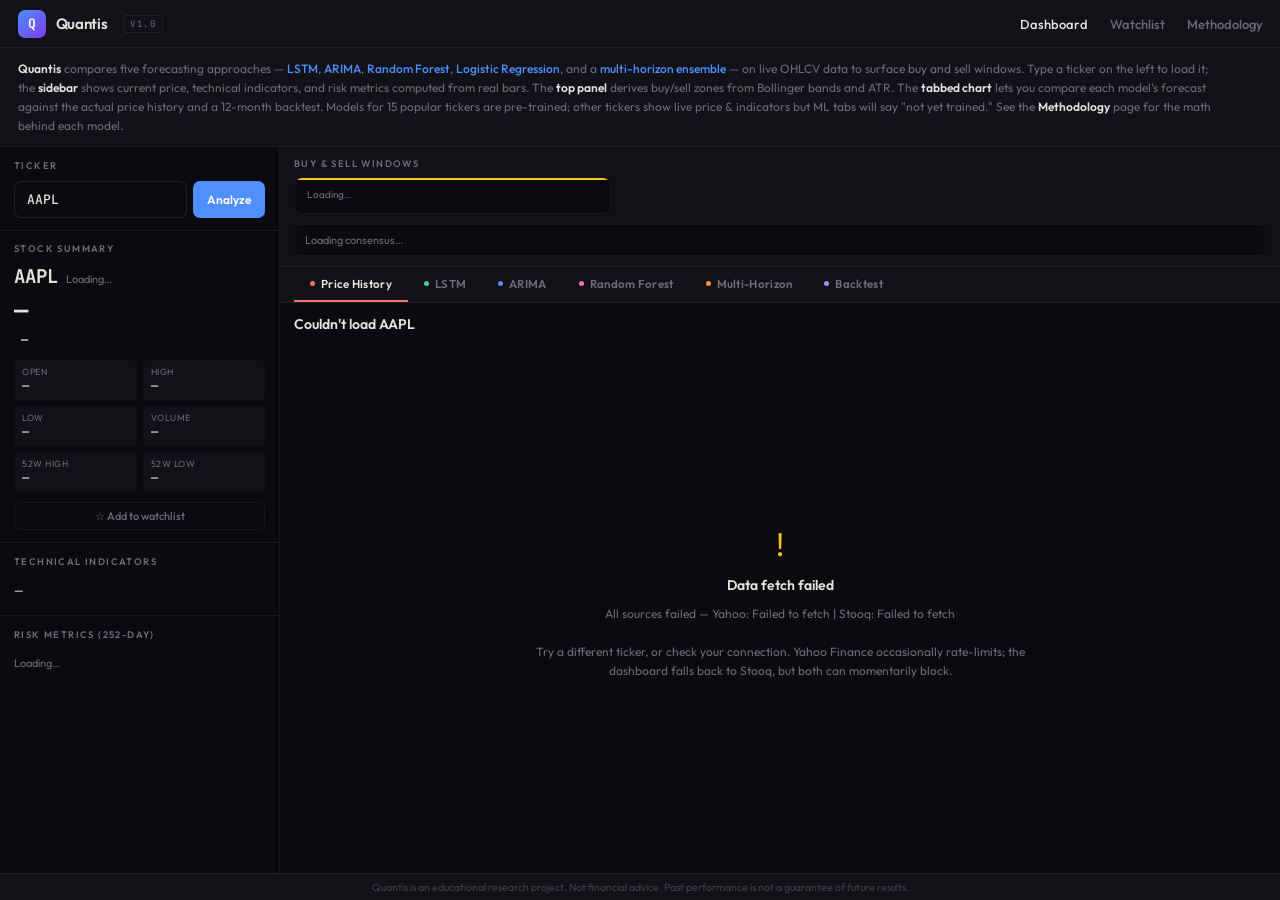
==== index.html @ aaa828b7 "Add files via upload" ====
<!DOCTYPE html>
<html lang="en">
<head>
<meta charset="UTF-8">
<meta name="viewport" content="width=device-width, initial-scale=1.0">
<title>Quantis — Multi-Model Stock Forecasting</title>
<meta name="description" content="A multi-model stock analysis dashboard comparing LSTM, ARIMA, Random Forest, and multi-horizon ensemble forecasts on live market data.">
<link href="https://fonts.googleapis.com/css2?family=JetBrains+Mono:wght@400;500;700&family=Outfit:wght@300;400;500;600;700&display=swap" rel="stylesheet">
<link rel="stylesheet" href="css/main.css">
</head>
<body>

<!-- ===== NAV ===== -->
<nav class="nav">
  <div class="nav-brand">
    <div class="nav-logo">Q</div>
    <span class="nav-title">Quantis</span>
    <span class="nav-tag">v1.0</span>
  </div>
  <div class="nav-links">
    <a data-view="dashboard" class="active">Dashboard</a>
    <a data-view="watchlist">Watchlist</a>
    <a data-view="methodology">Methodology</a>
  </div>
</nav>

<!-- ===== HERO / INTRO ===== -->
<div class="hero">
  <p class="hero-title">
    <strong>Quantis</strong> compares five forecasting approaches — <em>LSTM</em>, <em>ARIMA</em>,
    <em>Random Forest</em>, <em>Logistic Regression</em>, and a <em>multi-horizon ensemble</em> —
    on live OHLCV data to surface buy and sell windows. Type a ticker on the left to load it; the
    <strong>sidebar</strong> shows current price, technical indicators, and risk metrics computed
    from real bars. The <strong>top panel</strong> derives buy/sell zones from Bollinger bands and
    ATR. The <strong>tabbed chart</strong> lets you compare each model's forecast against the
    actual price history and a 12-month backtest. Models for 15 popular tickers are pre-trained;
    other tickers show live price &amp; indicators but ML tabs will say "not yet trained." See the
    <strong>Methodology</strong> page for the math behind each model.
  </p>
</div>

<div class="page">

<!-- =================================================================
     DASHBOARD VIEW
     ================================================================= -->
<div class="view active" id="view-dashboard">
  <div class="dashboard">

    <!-- ===== LEFT SIDEBAR ===== -->
    <div class="sidebar">

      <div class="sidebar-section">
        <div class="section-label">Ticker</div>
        <div class="ticker-input-wrap">
          <div class="ticker-field">
            <input type="text" class="ticker-input" id="tickerInput"
                   placeholder="Search ticker or company"
                   value="AAPL" autocomplete="off" spellcheck="false">
          </div>
          <button class="ticker-btn" id="analyzeBtn">Analyze</button>
        </div>
      </div>

      <div class="sidebar-section">
        <div class="section-label">Stock Summary</div>
        <div class="stock-header">
          <span class="stock-ticker" id="dispTicker">AAPL</span>
          <span class="stock-name" id="dispName">Loading…</span>
        </div>
        <div class="stock-price" id="dispPrice">—</div>
        <span class="stock-change" id="dispChange">—</span>
        <div class="stat-grid">
          <div class="stat-item"><div class="stat-label">Open</div><div class="stat-val" id="stat-open">—</div></div>
          <div class="stat-item"><div class="stat-label">High</div><div class="stat-val" id="stat-high">—</div></div>
          <div class="stat-item"><div class="stat-label">Low</div><div class="stat-val" id="stat-low">—</div></div>
          <div class="stat-item"><div class="stat-label">Volume</div><div class="stat-val" id="stat-volume">—</div></div>
          <div class="stat-item"><div class="stat-label">52W High</div><div class="stat-val" id="stat-yhigh">—</div></div>
          <div class="stat-item"><div class="stat-label">52W Low</div><div class="stat-val" id="stat-ylow">—</div></div>
        </div>
        <button class="watchlist-toggle" id="watchlistToggle">☆ Add to watchlist</button>
      </div>

      <div class="sidebar-section">
        <div class="section-label">Technical Indicators</div>
        <div id="indicators">
          <div class="indicator-row"><span class="indicator-name">—</span></div>
        </div>
      </div>

      <div class="sidebar-section">
        <div class="section-label">Risk Metrics (252-day)</div>
        <div id="risk">
          <div class="risk-item"><span class="risk-name">Loading…</span></div>
        </div>
      </div>

    </div>

    <!-- ===== RIGHT COLUMN ===== -->
    <div class="right-col">

      <div class="windows-panel">
        <div class="section-label">Buy &amp; Sell Windows</div>
        <div class="window-cards" id="windows">
          <div class="window-card hold"><div class="window-meta">Loading…</div></div>
        </div>
        <div class="consensus-bar" id="consensusBar">
          <span class="consensus-label">Loading consensus…</span>
        </div>
      </div>

      <div class="tabs-panel">
        <div class="tabs-row">
          <div class="tab active" data-tab="price"     data-color="red">
            <span class="tab-dot" style="background:var(--red)"></span>Price History
          </div>
          <div class="tab" data-tab="lstm"     data-color="green">
            <span class="tab-dot" style="background:var(--green)"></span>LSTM
          </div>
          <div class="tab" data-tab="arima"    data-color="blue">
            <span class="tab-dot" style="background:var(--accent)"></span>ARIMA
          </div>
          <div class="tab" data-tab="rf"       data-color="pink">
            <span class="tab-dot" style="background:var(--pink)"></span>Random Forest
          </div>
          <div class="tab" data-tab="ensemble" data-color="orange">
            <span class="tab-dot" style="background:var(--orange)"></span>Multi-Horizon
          </div>
          <div class="tab" data-tab="consensus" data-color="purple">
            <span class="tab-dot" style="background:var(--purple)"></span>Backtest
          </div>
        </div>
      </div>

      <div class="chart-panel" id="chartPanel">
        <div class="chart-empty">Loading data…</div>
      </div>

    </div>
  </div>
</div>

<!-- =================================================================
     WATCHLIST VIEW
     ================================================================= -->
<div class="view" id="view-watchlist">
  <div class="watchlist-view">
    <div class="watchlist-inner">
      <div class="watchlist-hero">
        <h1>Watchlist</h1>
        <p>Stocks you're tracking. Live quotes update every time you load this tab. Your list
           is saved in your browser, so it persists across sessions — switch devices and you'll
           start fresh.</p>
        <div class="watch-add">
          <input type="text" id="watch-add-input" placeholder="Add ticker (e.g. AAPL)" autocomplete="off">
          <button class="ticker-btn" id="watch-add-btn">Add</button>
        </div>
      </div>

      <div class="watch-grid">
        <div class="watch-header">
          <div>Ticker</div>
          <div>Company</div>
          <div>Price</div>
          <div>Change</div>
          <div>Volume</div>
          <div class="watch-actions">Actions</div>
        </div>
        <div id="watchlist-grid"></div>
      </div>
    </div>
  </div>
</div>

<!-- =================================================================
     METHODOLOGY VIEW
     ================================================================= -->
<div class="view" id="view-methodology">
  <div class="methodology">
    <div class="methodology-inner">

      <div class="method-hero">
        <div class="method-eyebrow">How Quantis works</div>
        <h1 class="method-title">Methodology</h1>
        <p class="method-lede">
          Quantis is the web port of a graduate research project (INFO 656 final, Pratt Institute)
          that compares classical ML, deep learning, and time-series approaches to stock forecasting.
          Below: the data pipeline, each model's design choices, how predictions are reconciled,
          and the honest limitations of the work.
        </p>
      </div>

      <section class="method-section">
        <h2><span class="num">1</span> Data pipeline</h2>
        <p>
          The dashboard runs entirely client-side on GitHub Pages — no backend. Live OHLCV bars
          come from Yahoo Finance's public chart endpoint (the same endpoint that
          <code>yfinance</code> wraps in Python); if that's blocked, Quantis falls back to Stooq
          via a CORS-friendly proxy. Technical indicators and risk metrics are computed in
          JavaScript from those bars — the math mirrors the <code>ta</code> Python library.
        </p>
        <p>
          ML models can't reasonably train in-browser (LSTM training takes minutes; ARIMA fitting
          is iterative). Those run offline in Python (<code>python/generate_forecasts.py</code>)
          and emit a per-ticker JSON file under <code>data/forecasts/</code>. The web app fetches
          whichever JSON matches the current ticker. Tickers without a JSON show live price &amp;
          indicators but a "not trained" state on ML tabs.
        </p>
        <div class="pipeline">
          <div class="pipe-step">
            <div class="pipe-step-num">01</div>
            <div class="pipe-step-name">Fetch</div>
            <div class="pipe-step-desc">Yahoo Finance / Stooq fallback · 1mo–5y daily OHLCV</div>
          </div>
          <div class="pipe-step">
            <div class="pipe-step-num">02</div>
            <div class="pipe-step-name">Transform</div>
            <div class="pipe-step-desc">RSI, MACD, SMA, EMA, Bollinger, ATR in pure JS</div>
          </div>
          <div class="pipe-step">
            <div class="pipe-step-num">03</div>
            <div class="pipe-step-name">Load forecasts</div>
            <div class="pipe-step-desc">Precomputed model outputs from Python pipeline</div>
          </div>
          <div class="pipe-step">
            <div class="pipe-step-num">04</div>
            <div class="pipe-step-name">Reconcile</div>
            <div class="pipe-step-desc">Indicator signals + ML probabilities → consensus</div>
          </div>
          <div class="pipe-step">
            <div class="pipe-step-num">05</div>
            <div class="pipe-step-name">Render</div>
            <div class="pipe-step-desc">Canvas-based price, forecast, and equity-curve charts</div>
          </div>
        </div>
      </section>

      <section class="method-section">
        <h2><span class="num">2</span> The five models</h2>
        <p>
          Each model approaches forecasting differently. Running them side-by-side surfaces where
          they agree (higher-confidence signals) and where they diverge (uncertainty). The point
          isn't to pick the "best" model — it's to make the disagreement legible.
        </p>
        <div class="model-grid">

          <div class="model-card green">
            <div class="model-card-name">LSTM</div>
            <div class="model-card-tag" style="display:inline-block;margin-bottom:8px">Deep Learning · Regression</div>
            <div class="model-card-desc">
              Three stacked LSTM layers (50 units each, 20% dropout), trained on 5 years of daily
              closes scaled to [0,1]. Looks at a 60-day lookback window to predict the next day's
              price, then recursively forecasts 30 days forward. Early stopping on validation loss.
            </div>
            <table class="spec-table">
              <tr><td>Lookback</td><td>60 days</td></tr>
              <tr><td>Architecture</td><td>3× LSTM(50)</td></tr>
              <tr><td>Optimizer</td><td>Adam</td></tr>
              <tr><td>Loss</td><td>MSE</td></tr>
              <tr><td>Forecast horizon</td><td>30 days</td></tr>
            </table>
          </div>

          <div class="model-card blue">
            <div class="model-card-name">ARIMA</div>
            <div class="model-card-tag" style="display:inline-block;margin-bottom:8px">Classical Time Series · Regression</div>
            <div class="model-card-desc">
              ARIMA(5,1,0) — five autoregressive lags, first-difference (d=1) to handle the trending
              nature of price series. Stationarity verified via the Augmented Dickey-Fuller test
              (raw prices fail; differenced prices pass at p&lt;0.05). Walk-forward predictions on
              the test set; 30-day forecast on the full history.
            </div>
            <table class="spec-table">
              <tr><td>Order</td><td>(5, 1, 0)</td></tr>
              <tr><td>Window</td><td>500 trading days</td></tr>
              <tr><td>Stationarity</td><td>ADF, p&lt;0.05</td></tr>
              <tr><td>Validation</td><td>Walk-forward</td></tr>
            </table>
          </div>

          <div class="model-card pink">
            <div class="model-card-name">Random Forest</div>
            <div class="model-card-tag" style="display:inline-block;margin-bottom:8px">Tree Ensemble · Binary Classification</div>
            <div class="model-card-desc">
              An ensemble of 100 decision trees (max depth 10) predicting whether tomorrow's close
              will be higher than today's. Trained on 19 engineered features: momentum (RSI, MACD,
              stochastics), volatility (Bollinger width, ATR), volume ratios, lagged returns, and
              trend strength. Compared against Logistic Regression and Decision Tree baselines.
            </div>
            <table class="spec-table">
              <tr><td>Trees</td><td>100</td></tr>
              <tr><td>Max depth</td><td>10</td></tr>
              <tr><td>Features</td><td>19 engineered</td></tr>
              <tr><td>Target</td><td>Up / Down (1 day)</td></tr>
            </table>
          </div>

          <div class="model-card orange">
            <div class="model-card-name">Multi-Horizon Ensemble</div>
            <div class="model-card-tag" style="display:inline-block;margin-bottom:8px">Phase IV · Multi-Output</div>
            <div class="model-card-desc">
              Instead of one model predicting one day ahead, this fits a separate Random Forest for
              each horizon — 1, 3, 5, 10, and 20 trading days. The output is a probability surface
              over time: where does the model see the strongest directional edge? Useful for sizing
              hold windows rather than entry timing.
            </div>
            <table class="spec-table">
              <tr><td>Horizons</td><td>1, 3, 5, 10, 20</td></tr>
              <tr><td>Per-horizon model</td><td>RF (80 trees, depth 8)</td></tr>
              <tr><td>Output</td><td>P(UP) per horizon</td></tr>
            </table>
          </div>

          <div class="model-card purple">
            <div class="model-card-name">Consensus &amp; Backtest</div>
            <div class="model-card-tag" style="display:inline-block;margin-bottom:8px">Phase V · Synthesis</div>
            <div class="model-card-desc">
              Each model's signal is translated into a directional trade, run against the last
              252 trading days with $10,000 starting capital. Compared against passive buy-and-hold.
              The consensus bar on the main dashboard combines indicator signals (RSI, MACD, SMA)
              with the RF probability into a single confidence reading.
            </div>
            <table class="spec-table">
              <tr><td>Period</td><td>252 days (rolling)</td></tr>
              <tr><td>Capital</td><td>$10,000</td></tr>
              <tr><td>Benchmark</td><td>Buy &amp; Hold</td></tr>
              <tr><td>Friction</td><td>None (educational)</td></tr>
            </table>
          </div>

        </div>
      </section>

      <section class="method-section">
        <h2><span class="num">3</span> Feature engineering</h2>
        <p>
          The classifiers don't see raw price — they see 19 features derived from OHLCV. This is
          where domain knowledge enters the model. Features fall into five buckets:
        </p>
        <h3>Momentum</h3>
        <p class="muted">
          RSI(14), MACD line / signal / histogram, Stochastic %K / %D. These capture short-term
          overbought / oversold conditions and trend acceleration.
        </p>
        <h3>Volatility</h3>
        <p class="muted">
          Bollinger band width, Bollinger position (where current price sits inside the bands),
          ATR percent, daily high-low range. These describe how "wild" the recent price action is.
        </p>
        <h3>Volume</h3>
        <p class="muted">
          Volume ratio (current vs. 20-day average). Volume confirms or denies price moves.
        </p>
        <h3>Returns &amp; trend</h3>
        <p class="muted">
          Multi-period returns (1d, 5d, 10d, 20d), 20-day realized volatility, price/SMA ratios,
          trend strength. These give the model context: is the price stretched, mean-reverting,
          or trending?
        </p>
        <p>
          Random Forest's feature importance ranking (visible on the RF tab) usually puts SMA-based
          features near the top, which makes intuitive sense — short-term trend dominates next-day
          direction. The full feature list is in <code>python/generate_forecasts.py</code>.
        </p>
      </section>

      <section class="method-section">
        <h2><span class="num">4</span> How signals combine</h2>
        <p>
          The "consensus" indicator on the dashboard isn't a weighted vote of the regression models
          (LSTM, ARIMA) — those predict continuous prices, not directions. Instead it combines four
          directional signals:
        </p>
        <table class="spec-table" style="margin-top:10px">
          <tr><td>Random Forest next-day P(UP)</td><td>From the precomputed JSON</td></tr>
          <tr><td>MACD line vs. signal line</td><td>Crossover direction</td></tr>
          <tr><td>RSI(14)</td><td>&lt;30 oversold, &gt;70 overbought</td></tr>
          <tr><td>Price vs. SMA-20</td><td>Above = bullish</td></tr>
        </table>
        <p class="muted" style="margin-top:10px">
          A simple majority vote across these four produces BUY / SELL / HOLD. The LSTM and ARIMA
          forecasts inform the buy-zone target price but don't enter the directional vote — their
          job is magnitude, not direction.
        </p>
      </section>

      <section class="method-section">
        <h2><span class="num">5</span> Backtesting</h2>
        <p>
          Each model is evaluated on the last 252 trading days with $10,000 starting capital.
          The classifiers' equity curves assume a long-only strategy: enter on P(UP)&gt;0.5, exit
          on P(UP)&lt;0.5. The regressors (LSTM, ARIMA) translate their MAPE into an "edge"
          parameter, which then drives the equity curve.
        </p>
        <p class="muted">
          This is a simplified backtest — no slippage, no spread, no commissions, no position
          sizing rules. Real trading reduces returns substantially. The point is comparison
          <em>across</em> models on a level playing field, not a forecast of live PnL.
        </p>
      </section>

      <section class="method-section">
        <h2><span class="num">6</span> Limitations &amp; caveats</h2>
        <ul class="limit-list">
          <li>Historical performance is not predictive. Stock markets are mostly efficient — even professional traders rarely sustain a 55% win rate.</li>
          <li>Frictionless backtests overstate real-world returns. Slippage, spreads, and commissions can erase a 2–3% edge entirely.</li>
          <li>Models are trained on a fixed historical window. A regime shift (rate cycle change, recession, vol regime change) will degrade them until retrained.</li>
          <li>Confidence intervals widen quickly with horizon. The 30-day forecast band is illustrative; daily models lose precision rapidly past 5–10 trading days.</li>
          <li>The 19 engineered features are technical-only. No fundamental data, no news sentiment, no earnings, no macro. A complete model would pull all of these.</li>
          <li>Quantis is a portfolio piece, not financial advice. Treat it as an educational exploration of where modeling techniques agree and disagree.</li>
        </ul>
      </section>

      <section class="method-section">
        <h2><span class="num">7</span> Stack &amp; reproducibility</h2>
        <p class="muted">
          <strong>Frontend:</strong> Vanilla ES modules, canvas-rendered charts, no framework.
          <strong>Data:</strong> Yahoo Finance chart endpoint (primary), Stooq via corsproxy.io
          (fallback). <strong>Offline pipeline:</strong> Python 3.11+ with TensorFlow, statsmodels,
          scikit-learn, ta, yfinance. <strong>Deployment:</strong> GitHub Pages (static).
          <strong>Source:</strong> the offline pipeline is reproducible end-to-end —
          <code>cd python &amp;&amp; pip install -r requirements.txt &amp;&amp; python generate_forecasts.py</code>
          retrains every model and updates the JSON files the site reads.
        </p>
      </section>

    </div>
  </div>
</div>

</div>

<!-- ===== Dropdown lives outside .sidebar to escape clipping ===== -->
<div class="ticker-dropdown" id="tickerDropdown"></div>

<div class="disclaimer">
  Quantis is an educational research project. Not financial advice.
  Past performance is not a guarantee of future results.
</div>

<script type="module" src="js/app.js"></script>
</body>
</html>
---- css/main.css ----
/* =========================================================================
   Quantis — Stylesheet
   ========================================================================= */

* { margin: 0; padding: 0; box-sizing: border-box; }

:root {
  --bg: #0a0a0f;
  --bg2: #111118;
  --bg3: #1a1a24;
  --bg4: #22222e;
  --border:  rgba(255, 255, 255, 0.06);
  --border2: rgba(255, 255, 255, 0.10);
  --text:  #e4e2dd;
  --muted: #6b6b7b;
  --dim:   #3e3e4e;
  --accent: #4f8fff;
  --green:  #34d399;
  --red:    #f87171;
  --amber:  #fbbf24;
  --purple: #a78bfa;
  --pink:   #f472b6;
  --orange: #fb923c;
  --font: 'Outfit', sans-serif;
  --mono: 'JetBrains Mono', monospace;
  --nav-h: 48px;
  --hero-h: 64px;
}

html, body { height: 100%; }
html { font-size: 14px; }

body {
  background: var(--bg);
  color: var(--text);
  font-family: var(--font);
  overflow: hidden;
  display: flex;
  flex-direction: column;
}

/* =========================================================================
   NAV
   ========================================================================= */

.nav {
  display: flex;
  align-items: center;
  justify-content: space-between;
  padding: 0 1.25rem;
  height: var(--nav-h);
  background: var(--bg2);
  border-bottom: 1px solid var(--border);
  flex-shrink: 0;
  z-index: 50;
}

.nav-brand { display: flex; align-items: center; gap: 10px; }
.nav-logo {
  width: 28px; height: 28px;
  border-radius: 7px;
  background: linear-gradient(135deg, var(--accent), #7c3aed);
  display: flex; align-items: center; justify-content: center;
  font-family: var(--mono);
  font-weight: 700;
  font-size: 13px;
  color: #fff;
  letter-spacing: -0.5px;
}
.nav-title {
  font-weight: 600;
  font-size: 15px;
  letter-spacing: -0.3px;
}
.nav-tag {
  font-family: var(--mono);
  font-size: 9px;
  color: var(--muted);
  letter-spacing: 1.5px;
  text-transform: uppercase;
  margin-left: 6px;
  padding: 2px 6px;
  border: 1px solid var(--border);
  border-radius: 3px;
}

.nav-links { display: flex; gap: 22px; }
.nav-links a {
  color: var(--muted);
  text-decoration: none;
  font-size: 13px;
  font-weight: 500;
  transition: color 0.2s;
  cursor: pointer;
}
.nav-links a:hover,
.nav-links a.active { color: var(--text); }

/* =========================================================================
   HERO
   ========================================================================= */

.hero {
  padding: 0.75rem 1.25rem;
  background: var(--bg2);
  border-bottom: 1px solid var(--border);
  flex-shrink: 0;
}
.hero-title {
  font-size: 12px;
  color: var(--muted);
  font-weight: 400;
  line-height: 1.6;
  max-width: 1200px;
}
.hero-title strong { color: var(--text); font-weight: 600; }
.hero-title em { color: var(--accent); font-style: normal; font-weight: 500; }

/* =========================================================================
   PAGE + VIEW SYSTEM
   ========================================================================= */

.page {
  flex: 1;
  min-height: 0;
  display: flex;
  flex-direction: column;
  overflow: hidden;
}
.view {
  display: none;
  flex: 1;
  min-height: 0;
  flex-direction: column;
  overflow: hidden;
}
.view.active { display: flex; }

/* =========================================================================
   DASHBOARD GRID
   ========================================================================= */

.dashboard {
  display: grid;
  grid-template-columns: 280px 1fr;
  flex: 1;
  min-height: 0;
  overflow: hidden;
}

/* =========================================================================
   LEFT SIDEBAR
   ========================================================================= */

.sidebar {
  border-right: 1px solid var(--border);
  display: flex;
  flex-direction: column;
  overflow-y: auto;
  overflow-x: hidden;
  background: var(--bg);
}
.sidebar-section {
  padding: 0.85rem 1rem;
  border-bottom: 1px solid var(--border);
  flex-shrink: 0;
}
.sidebar-section:last-child { border-bottom: none; }

.section-label {
  font-size: 9.5px;
  text-transform: uppercase;
  letter-spacing: 1.4px;
  color: var(--muted);
  margin-bottom: 10px;
  font-weight: 600;
}

/* --- Ticker input + dropdown --- */

.ticker-input-wrap {
  display: flex;
  gap: 6px;
  position: relative;
}
.ticker-field {
  flex: 1;
  position: relative;
}
.ticker-input {
  width: 100%;
  background: var(--bg);
  border: 1px solid var(--border2);
  border-radius: 7px;
  padding: 9px 12px;
  color: var(--text);
  font-family: var(--mono);
  font-size: 13px;
  font-weight: 500;
  outline: none;
  transition: border-color 0.2s;
}
.ticker-input:focus { border-color: var(--accent); }
.ticker-input::placeholder { color: var(--dim); }

.ticker-btn {
  background: var(--accent);
  color: #fff;
  border: none;
  border-radius: 7px;
  padding: 9px 14px;
  font-family: var(--font);
  font-size: 12px;
  font-weight: 600;
  cursor: pointer;
  transition: opacity 0.2s;
  white-space: nowrap;
}
.ticker-btn:hover { opacity: 0.85; }
.ticker-btn:disabled { opacity: 0.5; cursor: not-allowed; }

/*
 * Dropdown bug fix:
 *
 * The previous version used `position:absolute` inside .sidebar, which has
 * `overflow-y:auto`. That creates a clipping stacking context, so the
 * dropdown was being trapped behind the stock summary section below.
 *
 * Fix: use `position:fixed` for the dropdown. The dropdown isn't tied to
 * scroll (the sidebar is short and rarely scrolls), and fixed positioning
 * escapes any ancestor's `overflow:hidden`.
 *
 * We position it by setting `top` and `left` in JS isn't necessary because
 * the dropdown stays directly below its input — but we DO need it to track
 * the input's position. We achieve this by giving .ticker-field a high
 * z-index and switching the dropdown to fixed only when it needs to escape.
 * Simpler: lift the whole .sidebar-section that contains the ticker to
 * `position:relative` and ensure no parent has overflow:hidden between the
 * dropdown and the viewport.
 *
 * The cleanest fix turned out to be: remove overflow clipping from the
 * sidebar when the dropdown is open, OR use position:fixed. We go with
 * the latter — fewer side effects.
 */

.ticker-dropdown {
  position: fixed;
  background: var(--bg2);
  border: 1px solid var(--border2);
  border-radius: 8px;
  max-height: 280px;
  overflow-y: auto;
  z-index: 1000;
  box-shadow: 0 12px 32px rgba(0, 0, 0, 0.5);
  display: none;
  /* Width and left/top are computed in JS to match the input */
}
.ticker-dropdown.show { display: block; }

.ticker-option {
  padding: 9px 12px;
  cursor: pointer;
  display: flex;
  justify-content: space-between;
  align-items: center;
  gap: 10px;
  border-bottom: 1px solid var(--border);
  transition: background 0.12s;
}
.ticker-option:last-child { border-bottom: none; }
.ticker-option:hover,
.ticker-option.highlighted { background: var(--bg3); }
.ticker-option-symbol {
  font-family: var(--mono);
  font-size: 12px;
  font-weight: 600;
  color: var(--text);
}
.ticker-option-name {
  font-size: 11px;
  color: var(--muted);
  text-align: right;
  overflow: hidden;
  text-overflow: ellipsis;
  white-space: nowrap;
  flex: 1;
}
.ticker-empty {
  padding: 12px;
  text-align: center;
  font-size: 11px;
  color: var(--muted);
}

/* --- Stock summary --- */

.stock-header {
  display: flex;
  align-items: baseline;
  gap: 8px;
  margin-bottom: 6px;
  flex-wrap: wrap;
}
.stock-ticker {
  font-family: var(--mono);
  font-size: 19px;
  font-weight: 700;
}
.stock-name {
  font-size: 11px;
  color: var(--muted);
  overflow: hidden;
  text-overflow: ellipsis;
  white-space: nowrap;
  max-width: 100%;
}
.stock-price {
  font-family: var(--mono);
  font-size: 24px;
  font-weight: 700;
  margin-bottom: 4px;
}
.stock-change {
  font-family: var(--mono);
  font-size: 12px;
  font-weight: 600;
  padding: 2px 7px;
  border-radius: 4px;
  display: inline-block;
}
.stock-change.up   { background: rgba(52, 211, 153, 0.12); color: var(--green); }
.stock-change.down { background: rgba(248, 113, 113, 0.12); color: var(--red); }

.watchlist-toggle {
  background: transparent;
  color: var(--muted);
  border: 1px solid var(--border);
  border-radius: 6px;
  padding: 6px 10px;
  font-family: var(--font);
  font-size: 11px;
  font-weight: 500;
  cursor: pointer;
  margin-top: 10px;
  width: 100%;
  transition: all 0.15s;
}
.watchlist-toggle:hover { color: var(--text); border-color: var(--border2); }
.watchlist-toggle.active {
  color: var(--amber);
  border-color: rgba(251, 191, 36, 0.3);
  background: rgba(251, 191, 36, 0.05);
}

.stat-grid {
  display: grid;
  grid-template-columns: 1fr 1fr;
  gap: 6px;
  margin-top: 10px;
}
.stat-item {
  background: var(--bg2);
  border-radius: 5px;
  padding: 6px 8px;
}
.stat-item .stat-label {
  font-size: 9px;
  color: var(--muted);
  text-transform: uppercase;
  letter-spacing: 0.5px;
}
.stat-item .stat-val {
  font-family: var(--mono);
  font-size: 12px;
  font-weight: 500;
  margin-top: 1px;
}

/* --- Technical indicators --- */

.indicator-row {
  display: flex;
  align-items: center;
  justify-content: space-between;
  padding: 6px 0;
  border-bottom: 1px solid var(--border);
  gap: 6px;
}
.indicator-row:last-child { border: none; }
.indicator-name { font-size: 11px; font-weight: 500; }
.indicator-val { font-family: var(--mono); font-size: 11px; }
.indicator-signal {
  font-size: 9px;
  font-weight: 600;
  padding: 2px 7px;
  border-radius: 10px;
}
.signal-buy     { background: rgba(52, 211, 153, 0.12); color: var(--green); }
.signal-sell    { background: rgba(248, 113, 113, 0.12); color: var(--red); }
.signal-neutral { background: rgba(251, 191, 36, 0.12); color: var(--amber); }

/* --- Risk metrics --- */

.risk-item {
  display: flex;
  justify-content: space-between;
  align-items: center;
  padding: 6px 0;
  border-bottom: 1px solid var(--border);
}
.risk-item:last-child { border: none; }
.risk-name { font-size: 11px; color: var(--muted); }
.risk-val  { font-family: var(--mono); font-size: 12px; font-weight: 600; }

/* =========================================================================
   RIGHT COLUMN
   ========================================================================= */

.right-col {
  display: flex;
  flex-direction: column;
  min-width: 0;
  min-height: 0;
  overflow: hidden;
}

/* --- Buy/sell windows --- */

.windows-panel {
  padding: 0.75rem 1rem;
  border-bottom: 1px solid var(--border);
  background: var(--bg2);
  flex-shrink: 0;
}
.windows-panel .section-label { margin-bottom: 8px; }

.window-cards {
  display: grid;
  grid-template-columns: repeat(3, 1fr);
  gap: 10px;
}
.window-card {
  background: var(--bg);
  border: 1px solid var(--border);
  border-radius: 8px;
  padding: 10px 12px;
  position: relative;
  overflow: hidden;
}
.window-card::before {
  content: '';
  position: absolute;
  top: 0; left: 0; right: 0;
  height: 2px;
}
.window-card.buy::before  { background: var(--green); }
.window-card.sell::before { background: var(--red); }
.window-card.hold::before { background: var(--amber); }

.window-signal {
  font-size: 10px;
  font-weight: 700;
  text-transform: uppercase;
  letter-spacing: 1px;
  margin-bottom: 4px;
}
.window-signal.buy  { color: var(--green); }
.window-signal.sell { color: var(--red); }
.window-signal.hold { color: var(--amber); }

.window-range {
  font-family: var(--mono);
  font-size: 14px;
  font-weight: 600;
  margin-bottom: 3px;
}
.window-meta {
  font-size: 10px;
  color: var(--muted);
  line-height: 1.45;
}

.consensus-bar {
  display: flex;
  align-items: center;
  gap: 10px;
  margin-top: 10px;
  padding: 8px 10px;
  background: var(--bg);
  border-radius: 6px;
  border: 1px solid var(--border);
}
.consensus-label {
  font-size: 11px;
  color: var(--muted);
  white-space: nowrap;
}
.consensus-track {
  flex: 1;
  height: 6px;
  background: var(--bg3);
  border-radius: 3px;
  overflow: hidden;
  display: flex;
}
.consensus-seg { height: 100%; transition: width 0.8s ease; }
.consensus-result {
  font-family: var(--mono);
  font-size: 12px;
  font-weight: 700;
  white-space: nowrap;
}

/* --- Tabs --- */

.tabs-panel {
  border-bottom: 1px solid var(--border);
  background: var(--bg2);
  flex-shrink: 0;
  overflow-x: auto;
  overflow-y: hidden;
}
.tabs-row {
  display: flex;
  padding: 0 1rem;
  gap: 0;
  min-width: max-content;
}
.tab {
  padding: 9px 16px;
  font-size: 11.5px;
  font-weight: 600;
  color: var(--muted);
  cursor: pointer;
  border-bottom: 2px solid transparent;
  transition: all 0.2s;
  letter-spacing: 0.3px;
  white-space: nowrap;
  display: flex;
  align-items: center;
}
.tab:hover { color: var(--text); }
.tab.active { color: var(--text); border-bottom-color: var(--accent); }
.tab[data-color="red"].active    { border-bottom-color: var(--red); }
.tab[data-color="green"].active  { border-bottom-color: var(--green); }
.tab[data-color="blue"].active   { border-bottom-color: var(--accent); }
.tab[data-color="pink"].active   { border-bottom-color: var(--pink); }
.tab[data-color="orange"].active { border-bottom-color: var(--orange); }
.tab[data-color="purple"].active { border-bottom-color: var(--purple); }
.tab-dot {
  width: 5px;
  height: 5px;
  border-radius: 50%;
  display: inline-block;
  margin-right: 6px;
}

/* --- Chart area --- */

.chart-panel {
  padding: 0.85rem 1rem;
  flex: 1;
  min-height: 0;
  display: flex;
  flex-direction: column;
  overflow: hidden;
}
.chart-header {
  display: flex;
  justify-content: space-between;
  align-items: center;
  margin-bottom: 10px;
  flex-shrink: 0;
  gap: 10px;
  flex-wrap: wrap;
}
.chart-title { font-size: 14px; font-weight: 600; }
.chart-subtitle { font-size: 10.5px; color: var(--muted); margin-top: 2px; }

.time-toggles { display: flex; gap: 3px; }
.time-btn {
  padding: 4px 10px;
  font-size: 10px;
  font-weight: 500;
  background: none;
  border: 1px solid var(--border);
  border-radius: 5px;
  color: var(--muted);
  cursor: pointer;
  transition: all 0.2s;
  font-family: var(--font);
}
.time-btn:hover { border-color: var(--border2); color: var(--text); }
.time-btn.active { background: var(--accent); border-color: var(--accent); color: #fff; }

.chart-canvas-wrap {
  position: relative;
  width: 100%;
  flex: 1;
  min-height: 160px;
  background: var(--bg);
  border-radius: 8px;
  border: 1px solid var(--border);
  overflow: hidden;
}
canvas { display: block; }

.chart-empty {
  display: flex;
  flex: 1;
  align-items: center;
  justify-content: center;
  color: var(--muted);
  font-size: 12px;
}

.metrics-row {
  display: flex;
  gap: 8px;
  margin-top: 10px;
  flex-wrap: wrap;
  flex-shrink: 0;
}
.metric-card {
  background: var(--bg);
  border: 1px solid var(--border);
  border-radius: 7px;
  padding: 8px 12px;
  min-width: 90px;
  flex: 1;
}
.metric-label {
  font-size: 9px;
  color: var(--muted);
  text-transform: uppercase;
  letter-spacing: 0.5px;
}
.metric-val {
  font-family: var(--mono);
  font-size: 15px;
  font-weight: 600;
  margin-top: 2px;
}

/* --- Backtest table --- */

.backtest-area {
  margin-top: 10px;
  flex-shrink: 0;
  overflow-y: auto;
}
.bt-table { width: 100%; border-collapse: collapse; }
.bt-table th {
  font-size: 9.5px;
  text-transform: uppercase;
  letter-spacing: 1px;
  color: var(--muted);
  text-align: left;
  padding: 6px 10px;
  border-bottom: 1px solid var(--border);
}
.bt-table td {
  font-family: var(--mono);
  font-size: 11px;
  padding: 6px 10px;
  border-bottom: 1px solid var(--border);
}
.bt-table tr:last-child td { border: none; }
.bt-dot {
  width: 7px; height: 7px;
  border-radius: 50%;
  display: inline-block;
  margin-right: 6px;
}

/* --- Random Forest tab --- */

.rf-grid {
  display: grid;
  grid-template-columns: 1fr 1fr 1fr;
  gap: 12px;
  flex: 1;
  min-height: 0;
}
.rf-block {
  background: var(--bg);
  border: 1px solid var(--border);
  border-radius: 8px;
  padding: 14px;
}
.rf-block-label {
  font-size: 9.5px;
  text-transform: uppercase;
  letter-spacing: 1.2px;
  color: var(--muted);
  margin-bottom: 12px;
  font-weight: 600;
}
.rf-table { width: 100%; font-family: var(--mono); font-size: 12px; }
.rf-table td { padding: 5px 0; }
.rf-table td:last-child { text-align: right; font-weight: 600; }

.feat-row {
  display: flex;
  align-items: center;
  gap: 8px;
  margin-bottom: 8px;
  font-size: 11px;
}
.feat-name {
  font-family: var(--mono);
  width: 100px;
  color: var(--text);
}
.feat-bar {
  flex: 1;
  height: 6px;
  background: var(--bg3);
  border-radius: 3px;
  overflow: hidden;
}
.feat-bar > div {
  height: 100%;
  background: var(--pink);
  border-radius: 3px;
  transition: width 0.6s ease;
}
.feat-val {
  font-family: var(--mono);
  font-size: 10px;
  color: var(--muted);
  width: 40px;
  text-align: right;
}

.rf-prediction { display: flex; flex-direction: column; }
.prob-display {
  flex: 1;
  display: flex;
  flex-direction: column;
  justify-content: center;
  align-items: center;
  text-align: center;
  padding: 12px;
}
.prob-display.up   { color: var(--green); }
.prob-display.down { color: var(--red); }
.prob-label {
  font-size: 10px;
  color: var(--muted);
  text-transform: uppercase;
  letter-spacing: 1px;
  margin-bottom: 8px;
}
.prob-val {
  font-family: var(--mono);
  font-size: 36px;
  font-weight: 700;
  line-height: 1;
}
.prob-direction { font-size: 12px; font-weight: 600; margin-top: 8px; }

/* --- Multi-horizon ensemble --- */

.horizon-grid {
  display: grid;
  grid-template-columns: repeat(auto-fit, minmax(150px, 1fr));
  gap: 10px;
  flex: 1;
  min-height: 0;
  align-content: start;
}
.horizon-card {
  background: var(--bg);
  border: 1px solid var(--border);
  border-radius: 8px;
  padding: 14px;
  position: relative;
  overflow: hidden;
}
.horizon-card::before {
  content: '';
  position: absolute;
  top: 0; left: 0; right: 0;
  height: 2px;
}
.horizon-card.up::before   { background: var(--green); }
.horizon-card.down::before { background: var(--red); }
.horizon-label {
  font-size: 9.5px;
  text-transform: uppercase;
  letter-spacing: 1.2px;
  color: var(--muted);
  margin-bottom: 10px;
  font-weight: 600;
}
.horizon-prob {
  font-family: var(--mono);
  font-size: 24px;
  font-weight: 700;
}
.horizon-card.up   .horizon-prob { color: var(--green); }
.horizon-card.down .horizon-prob { color: var(--red); }
.horizon-dir {
  font-size: 10px;
  color: var(--muted);
  margin: 6px 0 10px;
}
.horizon-bar {
  height: 4px;
  background: var(--bg3);
  border-radius: 2px;
  overflow: hidden;
}
.horizon-bar > div {
  height: 100%;
  background: linear-gradient(90deg, var(--red), var(--amber), var(--green));
}
.ensemble-note {
  margin-top: 14px;
  padding: 10px 12px;
  background: var(--bg);
  border-radius: 6px;
  font-size: 11px;
  color: var(--muted);
  line-height: 1.55;
  border-left: 2px solid var(--accent);
}

/* --- "Not trained" state --- */

.not-trained {
  flex: 1;
  display: flex;
  flex-direction: column;
  justify-content: center;
  align-items: center;
  text-align: center;
  padding: 2rem;
}
.not-trained-icon {
  font-size: 32px;
  color: var(--amber);
  margin-bottom: 12px;
}
.not-trained-title {
  font-size: 14px;
  font-weight: 600;
  margin-bottom: 10px;
}
.not-trained-body {
  font-size: 12px;
  color: var(--muted);
  line-height: 1.6;
  max-width: 500px;
}
.not-trained-body code {
  font-family: var(--mono);
  background: var(--bg);
  padding: 2px 6px;
  border-radius: 3px;
  font-size: 11px;
  color: var(--text);
}

/* =========================================================================
   WATCHLIST VIEW
   ========================================================================= */

.watchlist-view {
  flex: 1;
  overflow-y: auto;
  padding: 1.5rem 2rem;
  background: var(--bg);
}
.watchlist-inner { max-width: 1100px; margin: 0 auto; }

.watchlist-hero {
  margin-bottom: 1.5rem;
  padding-bottom: 1.25rem;
  border-bottom: 1px solid var(--border);
}
.watchlist-hero h1 {
  font-size: 24px;
  font-weight: 700;
  letter-spacing: -0.5px;
  margin-bottom: 6px;
}
.watchlist-hero p {
  font-size: 12px;
  color: var(--muted);
  line-height: 1.55;
  max-width: 640px;
}

.watch-add {
  display: flex;
  gap: 8px;
  margin-top: 14px;
  max-width: 360px;
}
.watch-add input {
  flex: 1;
  background: var(--bg2);
  border: 1px solid var(--border2);
  border-radius: 7px;
  padding: 9px 12px;
  color: var(--text);
  font-family: var(--mono);
  font-size: 12px;
  outline: none;
}
.watch-add input:focus { border-color: var(--accent); }

.watch-grid {
  background: var(--bg2);
  border: 1px solid var(--border);
  border-radius: 10px;
  overflow: hidden;
}
.watch-row {
  display: grid;
  grid-template-columns: 70px 1fr 90px 90px 80px 100px;
  align-items: center;
  padding: 12px 16px;
  border-bottom: 1px solid var(--border);
  font-size: 12px;
}
.watch-row:last-child { border-bottom: none; }
.watch-row:hover { background: var(--bg3); }
.watch-cell { padding: 0 6px; }
.watch-sym {
  font-family: var(--mono);
  font-weight: 700;
  color: var(--text);
}
.watch-name {
  font-size: 11px;
  overflow: hidden;
  text-overflow: ellipsis;
  white-space: nowrap;
}
.watch-price {
  font-family: var(--mono);
  font-weight: 600;
}
.watch-change {
  font-family: var(--mono);
  font-size: 11px;
  font-weight: 600;
}
.watch-change.up   { color: var(--green); }
.watch-change.down { color: var(--red); }
.watch-volume { font-family: var(--mono); font-size: 11px; }
.watch-actions {
  display: flex;
  gap: 4px;
  justify-content: flex-end;
}
.watch-btn {
  background: var(--bg);
  border: 1px solid var(--border);
  color: var(--text);
  padding: 5px 10px;
  border-radius: 5px;
  font-size: 10px;
  cursor: pointer;
  font-family: var(--font);
  font-weight: 500;
  transition: all 0.15s;
}
.watch-btn:hover { border-color: var(--border2); }
.watch-btn.remove {
  color: var(--muted);
  padding: 5px 8px;
}
.watch-btn.remove:hover {
  color: var(--red);
  border-color: rgba(248, 113, 113, 0.3);
}
.muted { color: var(--muted); }

.watch-header {
  display: grid;
  grid-template-columns: 70px 1fr 90px 90px 80px 100px;
  padding: 8px 16px;
  background: var(--bg3);
  border-bottom: 1px solid var(--border);
  font-size: 9.5px;
  text-transform: uppercase;
  letter-spacing: 1px;
  color: var(--muted);
  font-weight: 600;
}
.watch-header > div { padding: 0 6px; }
.watch-header .watch-actions { justify-content: flex-end; }

/* =========================================================================
   METHODOLOGY VIEW
   ========================================================================= */

.methodology {
  flex: 1;
  overflow-y: auto;
  padding: 2rem 2rem;
  background: var(--bg);
}
.methodology-inner { max-width: 920px; margin: 0 auto; }

.method-hero {
  margin-bottom: 2rem;
  padding-bottom: 1.5rem;
  border-bottom: 1px solid var(--border);
}
.method-eyebrow {
  font-size: 10px;
  text-transform: uppercase;
  letter-spacing: 2px;
  color: var(--accent);
  font-weight: 600;
  margin-bottom: 10px;
}
.method-title {
  font-size: 32px;
  font-weight: 700;
  letter-spacing: -0.6px;
  margin-bottom: 12px;
}
.method-lede {
  font-size: 14px;
  color: var(--muted);
  line-height: 1.7;
  max-width: 720px;
}

.method-section { margin-bottom: 2rem; }
.method-section h2 {
  font-size: 19px;
  font-weight: 600;
  margin-bottom: 12px;
  letter-spacing: -0.2px;
  display: flex;
  align-items: center;
  gap: 12px;
}
.method-section h2 .num {
  display: inline-flex;
  align-items: center;
  justify-content: center;
  width: 26px; height: 26px;
  background: var(--bg2);
  border: 1px solid var(--border);
  border-radius: 50%;
  font-family: var(--mono);
  font-size: 11px;
  color: var(--accent);
  font-weight: 600;
}
.method-section h3 { font-size: 13px; font-weight: 600; margin: 14px 0 6px; }
.method-section p {
  font-size: 13px;
  color: var(--text);
  line-height: 1.7;
  margin-bottom: 10px;
  opacity: 0.85;
}
.method-section p.muted { color: var(--muted); opacity: 1; }

.method-section code {
  font-family: var(--mono);
  font-size: 11px;
  background: var(--bg2);
  padding: 2px 6px;
  border-radius: 3px;
  color: var(--text);
}

.model-grid {
  display: grid;
  grid-template-columns: repeat(auto-fit, minmax(260px, 1fr));
  gap: 12px;
  margin-top: 16px;
}
.model-card {
  background: var(--bg2);
  border: 1px solid var(--border);
  border-radius: 10px;
  padding: 16px 18px;
  position: relative;
  overflow: hidden;
}
.model-card::before {
  content: '';
  position: absolute;
  top: 0; left: 0; right: 0;
  height: 2px;
}
.model-card.green::before  { background: var(--green); }
.model-card.blue::before   { background: var(--accent); }
.model-card.pink::before   { background: var(--pink); }
.model-card.orange::before { background: var(--orange); }
.model-card.purple::before { background: var(--purple); }

.model-card-name {
  font-size: 14px;
  font-weight: 700;
  margin-bottom: 6px;
  display: flex;
  align-items: center;
  gap: 8px;
}
.model-card-tag {
  font-family: var(--mono);
  font-size: 9px;
  text-transform: uppercase;
  letter-spacing: 1px;
  padding: 2px 6px;
  border-radius: 3px;
  background: var(--bg3);
  color: var(--muted);
  font-weight: 500;
}
.model-card-desc {
  font-size: 12px;
  color: var(--muted);
  line-height: 1.6;
  margin-bottom: 12px;
}

.spec-table {
  width: 100%;
  font-size: 11px;
  border-collapse: collapse;
}
.spec-table td {
  padding: 4px 0;
  border-bottom: 1px solid var(--border);
}
.spec-table td:last-child {
  font-family: var(--mono);
  text-align: right;
  color: var(--text);
}
.spec-table td:first-child { color: var(--muted); }
.spec-table tr:last-child td { border-bottom: none; }

.pipeline {
  display: flex;
  gap: 8px;
  margin-top: 16px;
  flex-wrap: wrap;
}
.pipe-step {
  background: var(--bg2);
  border: 1px solid var(--border);
  border-radius: 8px;
  padding: 12px 16px;
  flex: 1;
  min-width: 140px;
  position: relative;
}
.pipe-step-num {
  font-family: var(--mono);
  font-size: 9px;
  color: var(--accent);
  font-weight: 600;
  letter-spacing: 1px;
}
.pipe-step-name {
  font-size: 13px;
  font-weight: 600;
  margin-top: 3px;
  margin-bottom: 6px;
}
.pipe-step-desc {
  font-size: 11px;
  color: var(--muted);
  line-height: 1.55;
}

.limit-list { list-style: none; padding: 0; margin: 10px 0; }
.limit-list li {
  padding: 10px 0;
  padding-left: 22px;
  font-size: 13px;
  color: var(--text);
  opacity: 0.85;
  line-height: 1.6;
  border-bottom: 1px solid var(--border);
  position: relative;
}
.limit-list li:last-child { border-bottom: none; }
.limit-list li::before {
  content: '';
  position: absolute;
  left: 0;
  top: 16px;
  width: 8px; height: 8px;
  border: 1px solid var(--accent);
  border-radius: 50%;
}

/* =========================================================================
   DISCLAIMER
   ========================================================================= */

.disclaimer {
  padding: 6px 1.25rem;
  font-size: 10.5px;
  color: var(--dim);
  border-top: 1px solid var(--border);
  background: var(--bg2);
  text-align: center;
  flex-shrink: 0;
}

/* =========================================================================
   SCROLLBAR
   ========================================================================= */

::-webkit-scrollbar { width: 6px; height: 6px; }
::-webkit-scrollbar-track { background: transparent; }
::-webkit-scrollbar-thumb { background: var(--bg4); border-radius: 3px; }
::-webkit-scrollbar-thumb:hover { background: #33333f; }

/* =========================================================================
   LOADING STATE
   ========================================================================= */

body.loading .chart-canvas-wrap::after {
  content: '';
  position: absolute;
  inset: 0;
  background: linear-gradient(90deg, transparent, rgba(79, 143, 255, 0.06), transparent);
  animation: shimmer 1.4s infinite;
}
@keyframes shimmer {
  from { transform: translateX(-100%); }
  to   { transform: translateX(100%); }
}

/* =========================================================================
   RESPONSIVE
   ========================================================================= */

@media (max-width: 1100px) {
  .dashboard { grid-template-columns: 240px 1fr; }
  .nav-links { gap: 16px; }
  .rf-grid { grid-template-columns: 1fr 1fr; }
  .watch-row, .watch-header { grid-template-columns: 60px 1fr 80px 80px 80px; }
  .watch-volume, .watch-header > div:nth-child(5) { display: none; }
}

@media (max-width: 880px) {
  body { overflow: auto; }
  .page { overflow: visible; }
  .dashboard { grid-template-columns: 1fr; overflow: visible; }
  .sidebar {
    border-right: none;
    border-bottom: 1px solid var(--border);
    overflow: visible;
  }
  .right-col { overflow: visible; }
  .chart-panel { overflow: visible; }
  .chart-canvas-wrap { height: 320px; flex: none; }
  .window-cards { grid-template-columns: 1fr; }
  .rf-grid { grid-template-columns: 1fr; }
  .nav { padding: 0 1rem; }
  .nav-links { gap: 14px; }
  .nav-links a { font-size: 12px; }
  .methodology, .watchlist-view { padding: 1.25rem; }
  .method-title { font-size: 24px; }
  .watch-row, .watch-header { grid-template-columns: 60px 1fr 80px 100px; }
  .watch-volume, .watch-header > div:nth-child(5),
  .watch-change, .watch-header > div:nth-child(4) { display: none; }
}

@media (max-width: 520px) {
  .nav-title, .nav-tag { display: none; }
  .nav-links { gap: 10px; }
  .pipeline { flex-direction: column; }
  .watch-row, .watch-header { grid-template-columns: 60px 1fr 100px; }
  .watch-name, .watch-header > div:nth-child(2) { font-size: 10px; }
  .watch-price, .watch-header > div:nth-child(3) { display: none; }
}
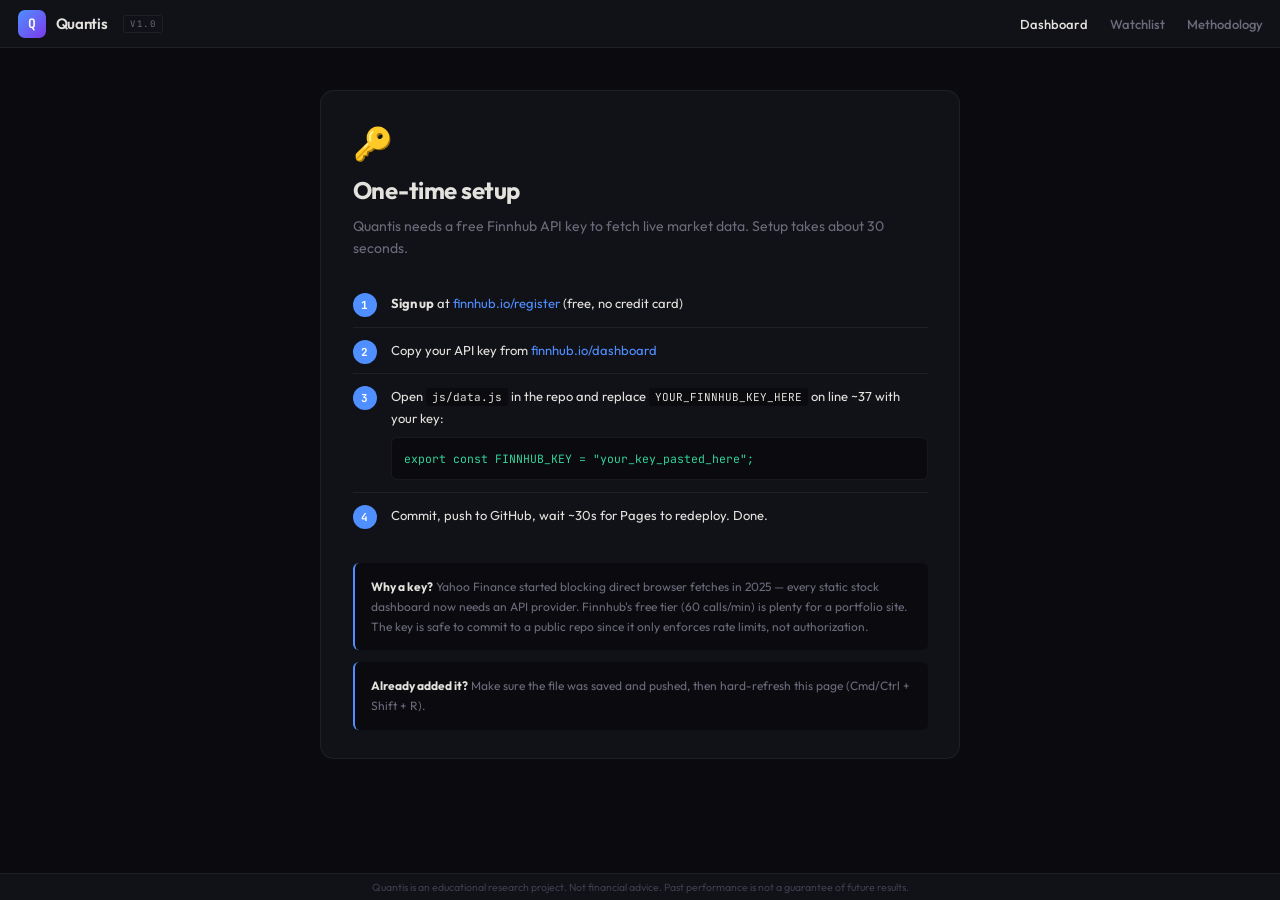
==== commit 08f35b9f: "Add files via upload" ====
--- a/index.html
+++ b/index.html
@@ -195,10 +195,13 @@
         <h2><span class="num">1</span> Data pipeline</h2>
         <p>
           The dashboard runs entirely client-side on GitHub Pages — no backend. Live OHLCV bars
-          come from Yahoo Finance's public chart endpoint (the same endpoint that
-          <code>yfinance</code> wraps in Python); if that's blocked, Quantis falls back to Stooq
-          via a CORS-friendly proxy. Technical indicators and risk metrics are computed in
-          JavaScript from those bars — the math mirrors the <code>ta</code> Python library.
+          come from <a href="https://finnhub.io" target="_blank" rel="noopener" style="color:var(--accent);text-decoration:none">Finnhub</a>'s
+          <code>/stock/candle</code> endpoint (free tier, 60 calls/min, no preflight when using
+          query-param auth). Yahoo Finance used to be the default for this kind of dashboard
+          but they've tightened their constraints since 2025 — direct browser fetches are now
+          actively blocked. Stooq (via a CORS proxy) is kept as a non-keyed fallback.
+          Technical indicators and risk metrics are computed in JavaScript from those bars —
+          the math mirrors the <code>ta</code> Python library.
         </p>
         <p>
           ML models can't reasonably train in-browser (LSTM training takes minutes; ARIMA fitting
@@ -211,7 +214,7 @@
           <div class="pipe-step">
             <div class="pipe-step-num">01</div>
             <div class="pipe-step-name">Fetch</div>
-            <div class="pipe-step-desc">Yahoo Finance / Stooq fallback · 1mo–5y daily OHLCV</div>
+            <div class="pipe-step-desc">Finnhub /stock/candle · Stooq fallback · 1mo–5y daily OHLCV</div>
           </div>
           <div class="pipe-step">
             <div class="pipe-step-num">02</div>
@@ -416,8 +419,7 @@
         <h2><span class="num">7</span> Stack &amp; reproducibility</h2>
         <p class="muted">
           <strong>Frontend:</strong> Vanilla ES modules, canvas-rendered charts, no framework.
-          <strong>Data:</strong> Yahoo Finance chart endpoint (primary), Stooq via corsproxy.io
-          (fallback). <strong>Offline pipeline:</strong> Python 3.11+ with TensorFlow, statsmodels,
+          <strong>Data:</strong> Finnhub <code>/stock/candle</code> &amp; <code>/quote</code> (primary, free tier), Stooq via corsproxy.io (fallback). <strong>Offline pipeline:</strong> Python 3.11+ with TensorFlow, statsmodels,
           scikit-learn, ta, yfinance. <strong>Deployment:</strong> GitHub Pages (static).
           <strong>Source:</strong> the offline pipeline is reproducible end-to-end —
           <code>cd python &amp;&amp; pip install -r requirements.txt &amp;&amp; python generate_forecasts.py</code>
--- a/css/main.css
+++ b/css/main.css
@@ -1240,6 +1240,114 @@
 }
 
 /* =========================================================================
+   SETUP SCREEN
+   ========================================================================= */
+
+.setup-screen {
+  flex: 1;
+  display: flex;
+  align-items: flex-start;
+  justify-content: center;
+  padding: 3rem 2rem;
+  overflow-y: auto;
+  background: var(--bg);
+}
+.setup-card {
+  max-width: 640px;
+  width: 100%;
+  background: var(--bg2);
+  border: 1px solid var(--border);
+  border-radius: 14px;
+  padding: 2.25rem 2.25rem 2rem;
+}
+.setup-icon {
+  font-size: 32px;
+  margin-bottom: 12px;
+}
+.setup-title {
+  font-size: 24px;
+  font-weight: 700;
+  letter-spacing: -0.5px;
+  margin-bottom: 10px;
+}
+.setup-lede {
+  font-size: 14px;
+  color: var(--muted);
+  line-height: 1.6;
+  margin-bottom: 22px;
+}
+.setup-steps {
+  list-style: none;
+  counter-reset: setup-step;
+  padding: 0;
+  margin: 0 0 24px 0;
+}
+.setup-steps li {
+  counter-increment: setup-step;
+  position: relative;
+  padding: 12px 0 12px 38px;
+  border-bottom: 1px solid var(--border);
+  font-size: 13px;
+  line-height: 1.65;
+  color: var(--text);
+}
+.setup-steps li:last-child { border-bottom: none; }
+.setup-steps li::before {
+  content: counter(setup-step);
+  position: absolute;
+  left: 0;
+  top: 12px;
+  width: 24px;
+  height: 24px;
+  background: var(--accent);
+  color: #fff;
+  border-radius: 50%;
+  font-family: var(--mono);
+  font-size: 11px;
+  font-weight: 700;
+  display: flex;
+  align-items: center;
+  justify-content: center;
+}
+.setup-steps a {
+  color: var(--accent);
+  text-decoration: none;
+}
+.setup-steps a:hover { text-decoration: underline; }
+.setup-steps code {
+  font-family: var(--mono);
+  font-size: 11px;
+  background: var(--bg);
+  padding: 2px 6px;
+  border-radius: 3px;
+  color: var(--text);
+}
+.setup-steps pre {
+  margin: 8px 0 0;
+  padding: 10px 12px;
+  background: var(--bg);
+  border: 1px solid var(--border);
+  border-radius: 6px;
+  overflow-x: auto;
+}
+.setup-steps pre code {
+  background: transparent;
+  padding: 0;
+  font-size: 11.5px;
+  color: var(--green);
+}
+.setup-why {
+  padding: 14px 16px;
+  background: var(--bg);
+  border-left: 2px solid var(--accent);
+  border-radius: 6px;
+  font-size: 12px;
+  color: var(--muted);
+  line-height: 1.65;
+}
+.setup-why strong { color: var(--text); }
+
+/* =========================================================================
    RESPONSIVE
    ========================================================================= */
 
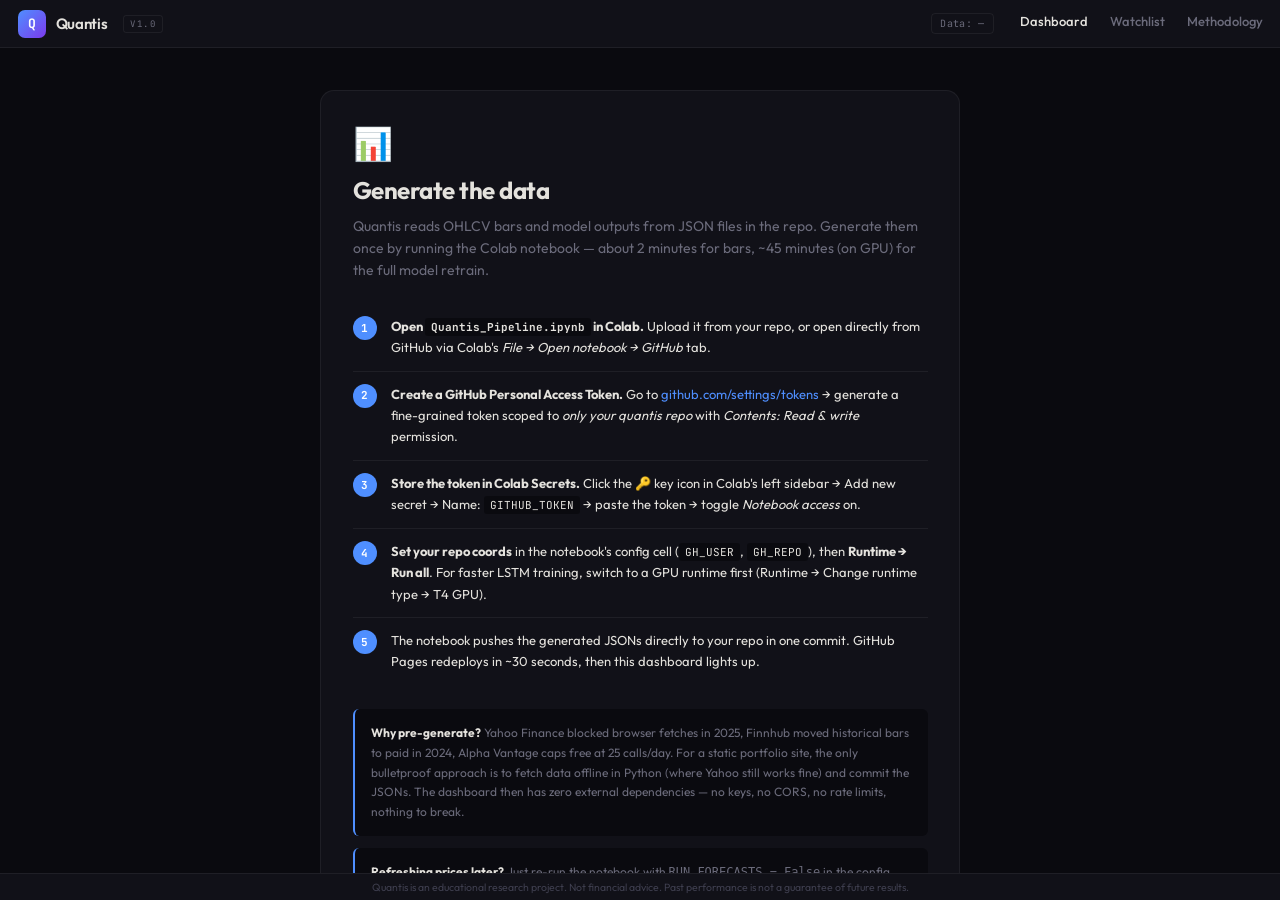
==== commit e791466c: "Add files via upload" ====
--- a/index.html
+++ b/index.html
@@ -18,6 +18,7 @@
     <span class="nav-tag">v1.0</span>
   </div>
   <div class="nav-links">
+    <span class="nav-freshness" id="navFreshness" title="Data freshness">Data: —</span>
     <a data-view="dashboard" class="active">Dashboard</a>
     <a data-view="watchlist">Watchlist</a>
     <a data-view="methodology">Methodology</a>
@@ -29,13 +30,14 @@
   <p class="hero-title">
     <strong>Quantis</strong> compares five forecasting approaches — <em>LSTM</em>, <em>ARIMA</em>,
     <em>Random Forest</em>, <em>Logistic Regression</em>, and a <em>multi-horizon ensemble</em> —
-    on live OHLCV data to surface buy and sell windows. Type a ticker on the left to load it; the
-    <strong>sidebar</strong> shows current price, technical indicators, and risk metrics computed
-    from real bars. The <strong>top panel</strong> derives buy/sell zones from Bollinger bands and
-    ATR. The <strong>tabbed chart</strong> lets you compare each model's forecast against the
-    actual price history and a 12-month backtest. Models for 15 popular tickers are pre-trained;
-    other tickers show live price &amp; indicators but ML tabs will say "not yet trained." See the
-    <strong>Methodology</strong> page for the math behind each model.
+    across 100 US stocks and ETFs. Type a ticker on the left to load it; the
+    <strong>sidebar</strong> shows price, technical indicators, and risk metrics computed
+    from real OHLCV bars. The <strong>top panel</strong> derives buy/sell zones from
+    Bollinger bands and ATR. The <strong>tabbed chart</strong> lets you compare each
+    model's forecast against the actual price history and a 12-month backtest. Data is
+    refreshed offline in Python and committed to the repo as JSON — no live API, no rate
+    limits, no broken fetches. See the <strong>Methodology</strong> page for the math
+    behind each model and why the architecture is what it is.
   </p>
 </div>
 
@@ -194,47 +196,57 @@
       <section class="method-section">
         <h2><span class="num">1</span> Data pipeline</h2>
         <p>
-          The dashboard runs entirely client-side on GitHub Pages — no backend. Live OHLCV bars
-          come from <a href="https://finnhub.io" target="_blank" rel="noopener" style="color:var(--accent);text-decoration:none">Finnhub</a>'s
-          <code>/stock/candle</code> endpoint (free tier, 60 calls/min, no preflight when using
-          query-param auth). Yahoo Finance used to be the default for this kind of dashboard
-          but they've tightened their constraints since 2025 — direct browser fetches are now
-          actively blocked. Stooq (via a CORS proxy) is kept as a non-keyed fallback.
-          Technical indicators and risk metrics are computed in JavaScript from those bars —
-          the math mirrors the <code>ta</code> Python library.
-        </p>
-        <p>
-          ML models can't reasonably train in-browser (LSTM training takes minutes; ARIMA fitting
-          is iterative). Those run offline in Python (<code>python/generate_forecasts.py</code>)
-          and emit a per-ticker JSON file under <code>data/forecasts/</code>. The web app fetches
-          whichever JSON matches the current ticker. Tickers without a JSON show live price &amp;
-          indicators but a "not trained" state on ML tabs.
+          The dashboard runs entirely client-side on GitHub Pages — no backend, no API keys,
+          no rate limits. OHLCV bars and ML forecasts are pre-generated in a single Colab
+          notebook (<code>Quantis_Pipeline.ipynb</code>) and committed to the repo as JSON
+          files under <code>data/bars/</code> and <code>data/forecasts/</code>. The browser
+          reads those local files directly. The badge in the top corner of this page shows
+          when the data was last refreshed — currently
+          <span id="dataFreshness" class="freshness-badge">checking…</span>.
+        </p>
+        <p>
+          This is the third architecture I tried. The first prototype hit Yahoo Finance's
+          chart endpoint directly from the browser — that's how every static stock dashboard
+          worked for years — but Yahoo tightened CORS constraints in 2025 and started blocking
+          browser fetches. The second attempt used Finnhub's <code>/stock/candle</code>
+          endpoint, which has the right CORS headers, but Finnhub moved historical bars behind
+          a paywall in 2024-25. Alpha Vantage caps free use at 25 calls/day; Twelve Data and
+          Stooq via free CORS proxies break unpredictably from <code>github.io</code> origins.
+          For a portfolio site that must <em>just work</em>, every "live" option is broken.
+        </p>
+        <p>
+          The honest answer is to pre-generate. Yahoo data is still freely available — just
+          not from a browser. The Colab notebook pulls 5 years of daily OHLCV via
+          <code>yfinance</code>, trains all five models (LSTM benefits from a free Colab GPU),
+          and commits everything to GitHub in one batched API call. The dashboard then has
+          zero external dependencies. Re-running the notebook refreshes the live site in
+          ~2 minutes (bars only) or ~45 minutes (bars + full model retrain on GPU).
         </p>
         <div class="pipeline">
           <div class="pipe-step">
             <div class="pipe-step-num">01</div>
-            <div class="pipe-step-name">Fetch</div>
-            <div class="pipe-step-desc">Finnhub /stock/candle · Stooq fallback · 1mo–5y daily OHLCV</div>
+            <div class="pipe-step-name">Open Colab</div>
+            <div class="pipe-step-desc">Run <code>Quantis_Pipeline.ipynb</code> · GPU runtime for ~10× faster LSTM</div>
           </div>
           <div class="pipe-step">
             <div class="pipe-step-num">02</div>
-            <div class="pipe-step-name">Transform</div>
-            <div class="pipe-step-desc">RSI, MACD, SMA, EMA, Bollinger, ATR in pure JS</div>
+            <div class="pipe-step-name">Fetch</div>
+            <div class="pipe-step-desc">yfinance pulls 5y of OHLCV for 100 tickers from Yahoo</div>
           </div>
           <div class="pipe-step">
             <div class="pipe-step-num">03</div>
-            <div class="pipe-step-name">Load forecasts</div>
-            <div class="pipe-step-desc">Precomputed model outputs from Python pipeline</div>
+            <div class="pipe-step-name">Train</div>
+            <div class="pipe-step-desc">LSTM, ARIMA, RF, LR, multi-horizon models per ticker</div>
           </div>
           <div class="pipe-step">
             <div class="pipe-step-num">04</div>
-            <div class="pipe-step-name">Reconcile</div>
-            <div class="pipe-step-desc">Indicator signals + ML probabilities → consensus</div>
+            <div class="pipe-step-name">Push</div>
+            <div class="pipe-step-desc">One Git commit via GitHub API; Pages redeploys in ~30s</div>
           </div>
           <div class="pipe-step">
             <div class="pipe-step-num">05</div>
-            <div class="pipe-step-name">Render</div>
-            <div class="pipe-step-desc">Canvas-based price, forecast, and equity-curve charts</div>
+            <div class="pipe-step-name">Render (JS)</div>
+            <div class="pipe-step-desc">Canvas charts, indicators, risk metrics from local JSON</div>
           </div>
         </div>
       </section>
@@ -418,12 +430,16 @@
       <section class="method-section">
         <h2><span class="num">7</span> Stack &amp; reproducibility</h2>
         <p class="muted">
-          <strong>Frontend:</strong> Vanilla ES modules, canvas-rendered charts, no framework.
-          <strong>Data:</strong> Finnhub <code>/stock/candle</code> &amp; <code>/quote</code> (primary, free tier), Stooq via corsproxy.io (fallback). <strong>Offline pipeline:</strong> Python 3.11+ with TensorFlow, statsmodels,
-          scikit-learn, ta, yfinance. <strong>Deployment:</strong> GitHub Pages (static).
-          <strong>Source:</strong> the offline pipeline is reproducible end-to-end —
-          <code>cd python &amp;&amp; pip install -r requirements.txt &amp;&amp; python generate_forecasts.py</code>
-          retrains every model and updates the JSON files the site reads.
+          <strong>Frontend:</strong> Vanilla ES modules, canvas-rendered charts, no framework, no build step.
+          <strong>Data:</strong> pre-generated JSON in <code>data/bars/</code> (OHLCV) and
+          <code>data/forecasts/</code> (model outputs), committed to the repo.
+          <strong>Pipeline:</strong> single Colab notebook (<code>Quantis_Pipeline.ipynb</code>)
+          handles fetch → feature engineering → train → commit, using <code>yfinance</code>,
+          TensorFlow, statsmodels, scikit-learn, and <code>ta</code>.
+          <strong>Deployment:</strong> GitHub Pages, no CI needed.
+          <strong>Source:</strong> reproducible end-to-end — open the notebook in Colab,
+          add a <code>GITHUB_TOKEN</code> secret, set repo coords, Runtime → Run all. ~2 minutes
+          for a bars-only refresh, ~45 minutes on a free GPU runtime for the full model retrain.
         </p>
       </section>
 
--- a/css/main.css
+++ b/css/main.css
@@ -95,6 +95,30 @@
 }
 .nav-links a:hover,
 .nav-links a.active { color: var(--text); }
+
+.nav-freshness {
+  font-family: var(--mono);
+  font-size: 10px;
+  color: var(--muted);
+  padding: 3px 8px;
+  border: 1px solid var(--border);
+  border-radius: 4px;
+  letter-spacing: 0.3px;
+  margin-right: 4px;
+  cursor: help;
+  user-select: none;
+  white-space: nowrap;
+}
+
+.freshness-badge {
+  font-family: var(--mono);
+  font-size: 11px;
+  color: var(--accent);
+  padding: 1px 6px;
+  background: rgba(79, 143, 255, 0.08);
+  border-radius: 3px;
+  cursor: help;
+}
 
 /* =========================================================================
    HERO
@@ -1383,6 +1407,10 @@
   .watch-change, .watch-header > div:nth-child(4) { display: none; }
 }
 
+@media (max-width: 880px) {
+  .nav-freshness { display: none; }
+}
+
 @media (max-width: 520px) {
   .nav-title, .nav-tag { display: none; }
   .nav-links { gap: 10px; }
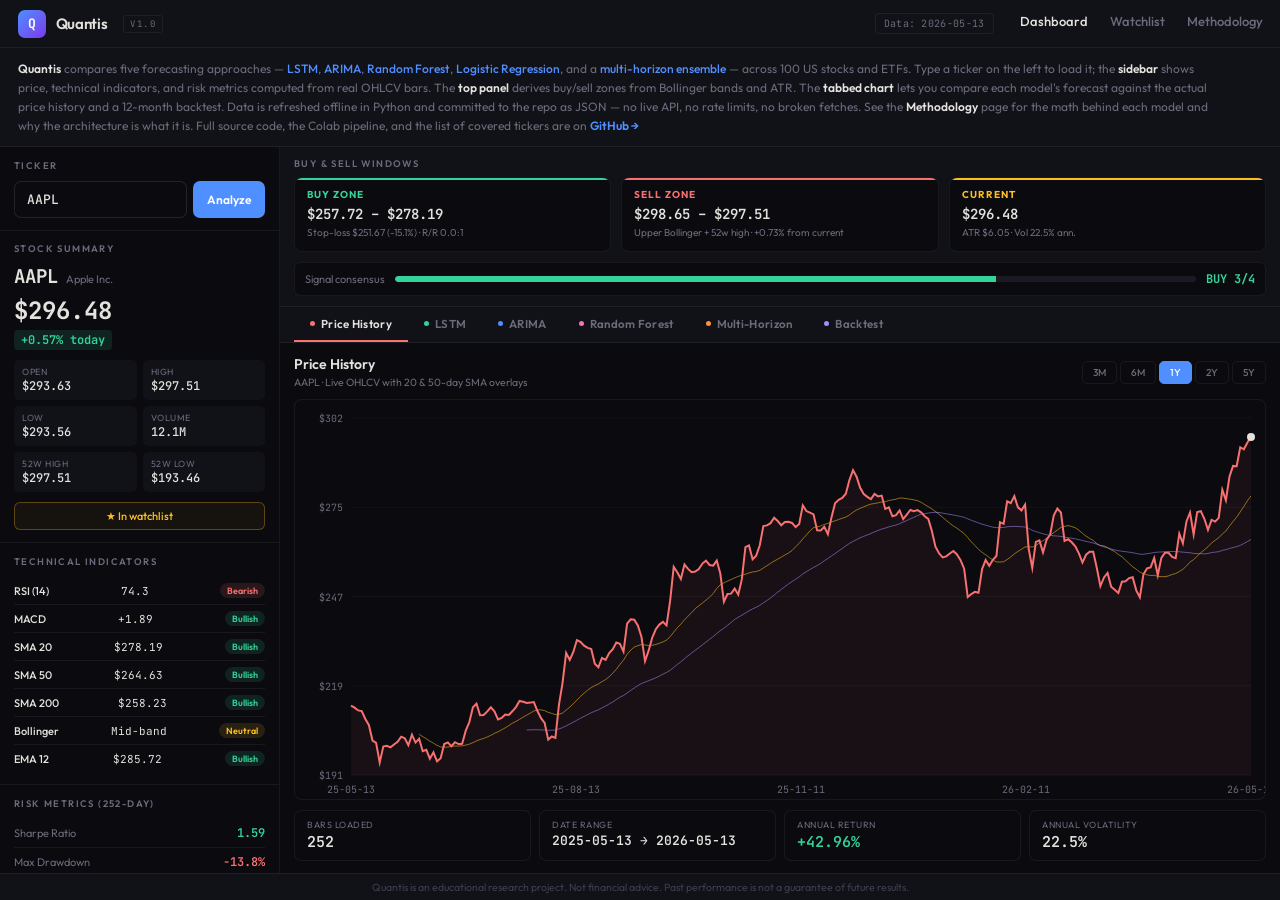
==== commit d695388a: "Add files via upload" ====
--- a/index.html
+++ b/index.html
@@ -37,7 +37,9 @@
     model's forecast against the actual price history and a 12-month backtest. Data is
     refreshed offline in Python and committed to the repo as JSON — no live API, no rate
     limits, no broken fetches. See the <strong>Methodology</strong> page for the math
-    behind each model and why the architecture is what it is.
+    behind each model and why the architecture is what it is. Full source code, the
+    Colab pipeline, and the list of covered tickers are on
+    <a href="https://github.com/amma-ctrl/quantis" target="_blank" rel="noopener" class="hero-link">GitHub →</a>
   </p>
 </div>
 
@@ -191,6 +193,17 @@
           Below: the data pipeline, each model's design choices, how predictions are reconciled,
           and the honest limitations of the work.
         </p>
+        <a class="method-github-link" href="https://github.com/amma-ctrl/quantis" target="_blank" rel="noopener">
+          <span class="gh-icon" aria-hidden="true">
+            <svg width="18" height="18" viewBox="0 0 16 16" fill="currentColor">
+              <path d="M8 0C3.58 0 0 3.58 0 8c0 3.54 2.29 6.53 5.47 7.59.4.07.55-.17.55-.38 0-.19-.01-.82-.01-1.49-2.01.37-2.53-.49-2.69-.94-.09-.23-.48-.94-.82-1.13-.28-.15-.68-.52-.01-.53.63-.01 1.08.58 1.23.82.72 1.21 1.87.87 2.33.66.07-.52.28-.87.51-1.07-1.78-.2-3.64-.89-3.64-3.95 0-.87.31-1.59.82-2.15-.08-.2-.36-1.02.08-2.12 0 0 .67-.21 2.2.82.64-.18 1.32-.27 2-.27.68 0 1.36.09 2 .27 1.53-1.04 2.2-.82 2.2-.82.44 1.1.16 1.92.08 2.12.51.56.82 1.27.82 2.15 0 3.07-1.87 3.75-3.65 3.95.29.25.54.73.54 1.48 0 1.07-.01 1.93-.01 2.2 0 .21.15.46.55.38A8.013 8.013 0 0 0 16 8c0-4.42-3.58-8-8-8z"/>
+            </svg>
+          </span>
+          <span class="gh-text">
+            <strong>View the source on GitHub →</strong>
+            <span class="gh-sub">All code, Colab pipeline, ticker list, and generated JSONs are at <code>github.com/amma-ctrl/quantis</code></span>
+          </span>
+        </a>
       </div>
 
       <section class="method-section">
@@ -376,7 +389,7 @@
         <p>
           Random Forest's feature importance ranking (visible on the RF tab) usually puts SMA-based
           features near the top, which makes intuitive sense — short-term trend dominates next-day
-          direction. The full feature list is in <code>python/generate_forecasts.py</code>.
+          direction. The full feature list is in the Colab notebook's <code>FEATURE_COLS</code>.
         </p>
       </section>
 
@@ -449,8 +462,9 @@
 
 </div>
 
-<!-- ===== Dropdown lives outside .sidebar to escape clipping ===== -->
+<!-- ===== Dropdowns live outside .sidebar to escape clipping ===== -->
 <div class="ticker-dropdown" id="tickerDropdown"></div>
+<div class="ticker-dropdown" id="watchAddDropdown"></div>
 
 <div class="disclaimer">
   Quantis is an educational research project. Not financial advice.
--- a/css/main.css
+++ b/css/main.css
@@ -139,6 +139,59 @@
 }
 .hero-title strong { color: var(--text); font-weight: 600; }
 .hero-title em { color: var(--accent); font-style: normal; font-weight: 500; }
+.hero-link {
+  color: var(--accent);
+  text-decoration: none;
+  font-weight: 600;
+  white-space: nowrap;
+}
+.hero-link:hover { text-decoration: underline; }
+
+.method-github-link {
+  display: flex;
+  align-items: center;
+  gap: 14px;
+  margin-top: 18px;
+  padding: 14px 16px;
+  background: var(--bg2);
+  border: 1px solid var(--border);
+  border-left: 3px solid var(--accent);
+  border-radius: 8px;
+  text-decoration: none;
+  color: var(--text);
+  transition: background 0.15s, border-color 0.15s, transform 0.15s;
+}
+.method-github-link:hover {
+  background: var(--bg3);
+  border-color: var(--border2);
+  border-left-color: var(--accent);
+  transform: translateX(2px);
+}
+.method-github-link .gh-icon {
+  flex-shrink: 0;
+  width: 28px;
+  height: 28px;
+  display: flex;
+  align-items: center;
+  justify-content: center;
+  color: var(--accent);
+}
+.method-github-link .gh-text {
+  display: flex;
+  flex-direction: column;
+  gap: 3px;
+}
+.method-github-link .gh-text strong { font-size: 14px; }
+.method-github-link .gh-sub {
+  font-size: 11.5px;
+  color: var(--muted);
+  line-height: 1.5;
+}
+.method-github-link code {
+  font-family: var(--mono);
+  font-size: 11px;
+  color: var(--text);
+}
 
 /* =========================================================================
    PAGE + VIEW SYSTEM
@@ -702,26 +755,26 @@
 .rf-grid {
   display: grid;
   grid-template-columns: 1fr 1fr 1fr;
-  gap: 12px;
-  flex: 1;
-  min-height: 0;
+  gap: 10px;
+  margin-top: 10px;
+  flex-shrink: 0;
 }
 .rf-block {
   background: var(--bg);
   border: 1px solid var(--border);
   border-radius: 8px;
-  padding: 14px;
+  padding: 10px 12px;
 }
 .rf-block-label {
-  font-size: 9.5px;
+  font-size: 9px;
   text-transform: uppercase;
   letter-spacing: 1.2px;
   color: var(--muted);
-  margin-bottom: 12px;
-  font-weight: 600;
-}
-.rf-table { width: 100%; font-family: var(--mono); font-size: 12px; }
-.rf-table td { padding: 5px 0; }
+  margin-bottom: 8px;
+  font-weight: 600;
+}
+.rf-table { width: 100%; font-family: var(--mono); font-size: 11px; }
+.rf-table td { padding: 3px 0; }
 .rf-table td:last-child { text-align: right; font-weight: 600; }
 
 .feat-row {
@@ -765,40 +818,39 @@
   justify-content: center;
   align-items: center;
   text-align: center;
-  padding: 12px;
+  padding: 4px;
 }
 .prob-display.up   { color: var(--green); }
 .prob-display.down { color: var(--red); }
 .prob-label {
-  font-size: 10px;
+  font-size: 9px;
   color: var(--muted);
   text-transform: uppercase;
   letter-spacing: 1px;
-  margin-bottom: 8px;
+  margin-bottom: 4px;
 }
 .prob-val {
   font-family: var(--mono);
-  font-size: 36px;
+  font-size: 24px;
   font-weight: 700;
   line-height: 1;
 }
-.prob-direction { font-size: 12px; font-weight: 600; margin-top: 8px; }
+.prob-direction { font-size: 10.5px; font-weight: 600; margin-top: 4px; }
 
 /* --- Multi-horizon ensemble --- */
 
 .horizon-grid {
   display: grid;
-  grid-template-columns: repeat(auto-fit, minmax(150px, 1fr));
-  gap: 10px;
-  flex: 1;
-  min-height: 0;
-  align-content: start;
+  grid-template-columns: repeat(auto-fit, minmax(120px, 1fr));
+  gap: 8px;
+  margin-top: 10px;
+  flex-shrink: 0;
 }
 .horizon-card {
   background: var(--bg);
   border: 1px solid var(--border);
   border-radius: 8px;
-  padding: 14px;
+  padding: 10px 12px;
   position: relative;
   overflow: hidden;
 }
@@ -820,15 +872,15 @@
 }
 .horizon-prob {
   font-family: var(--mono);
-  font-size: 24px;
+  font-size: 19px;
   font-weight: 700;
 }
 .horizon-card.up   .horizon-prob { color: var(--green); }
 .horizon-card.down .horizon-prob { color: var(--red); }
 .horizon-dir {
-  font-size: 10px;
-  color: var(--muted);
-  margin: 6px 0 10px;
+  font-size: 9.5px;
+  color: var(--muted);
+  margin: 4px 0 8px;
 }
 .horizon-bar {
   height: 4px;
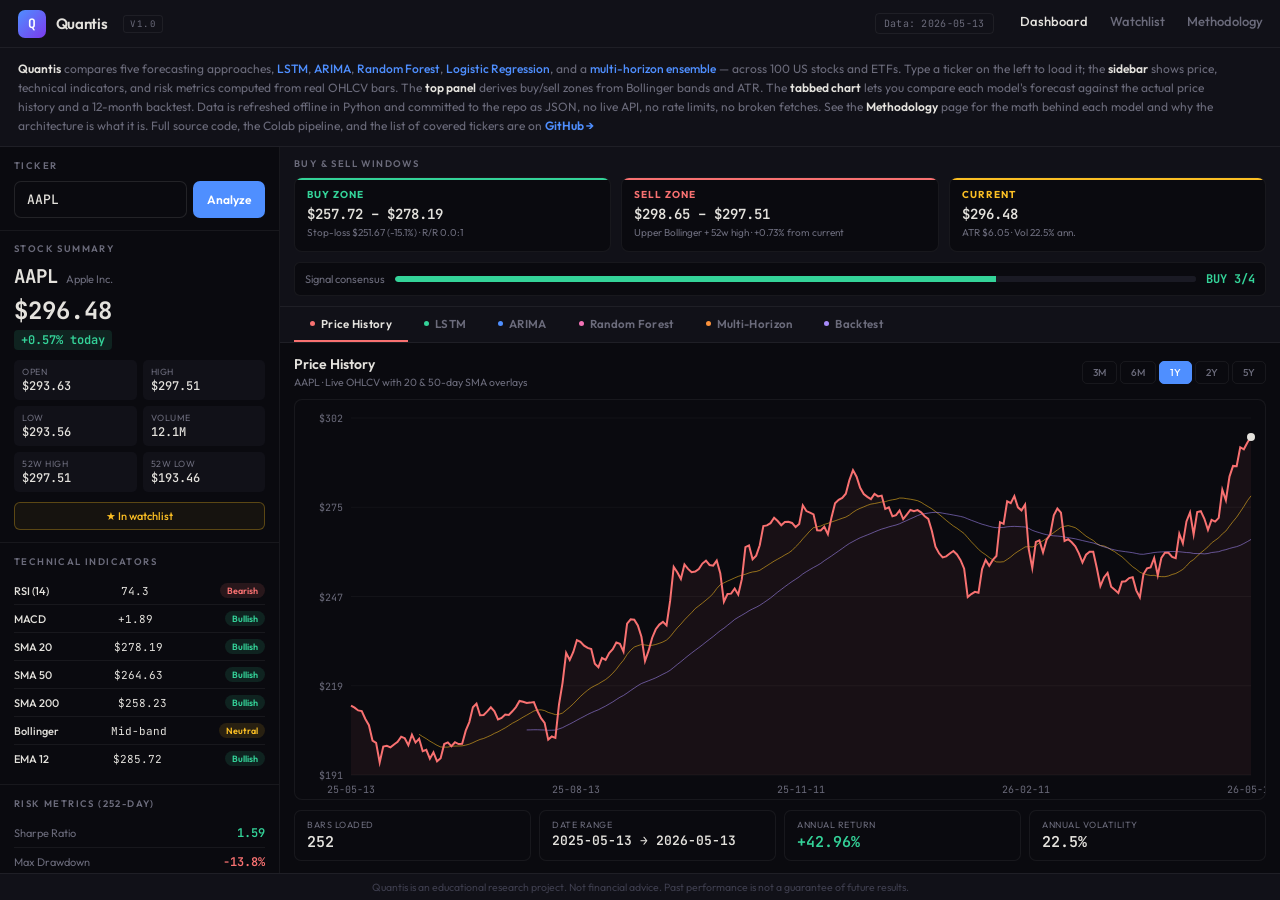
==== commit c35942e2: "Update index.html" ====
--- a/index.html
+++ b/index.html
@@ -3,7 +3,7 @@
 <head>
 <meta charset="UTF-8">
 <meta name="viewport" content="width=device-width, initial-scale=1.0">
-<title>Quantis — Multi-Model Stock Forecasting</title>
+<title>Quantis: Multi-Model Stock Forecasting</title>
 <meta name="description" content="A multi-model stock analysis dashboard comparing LSTM, ARIMA, Random Forest, and multi-horizon ensemble forecasts on live market data.">
 <link href="https://fonts.googleapis.com/css2?family=JetBrains+Mono:wght@400;500;700&family=Outfit:wght@300;400;500;600;700&display=swap" rel="stylesheet">
 <link rel="stylesheet" href="css/main.css">
@@ -28,14 +28,14 @@
 <!-- ===== HERO / INTRO ===== -->
 <div class="hero">
   <p class="hero-title">
-    <strong>Quantis</strong> compares five forecasting approaches — <em>LSTM</em>, <em>ARIMA</em>,
+    <strong>Quantis</strong> compares five forecasting approaches, <em>LSTM</em>, <em>ARIMA</em>,
     <em>Random Forest</em>, <em>Logistic Regression</em>, and a <em>multi-horizon ensemble</em> —
     across 100 US stocks and ETFs. Type a ticker on the left to load it; the
     <strong>sidebar</strong> shows price, technical indicators, and risk metrics computed
     from real OHLCV bars. The <strong>top panel</strong> derives buy/sell zones from
     Bollinger bands and ATR. The <strong>tabbed chart</strong> lets you compare each
     model's forecast against the actual price history and a 12-month backtest. Data is
-    refreshed offline in Python and committed to the repo as JSON — no live API, no rate
+    refreshed offline in Python and committed to the repo as JSON, no live API, no rate
     limits, no broken fetches. See the <strong>Methodology</strong> page for the math
     behind each model and why the architecture is what it is. Full source code, the
     Colab pipeline, and the list of covered tickers are on
@@ -154,7 +154,7 @@
       <div class="watchlist-hero">
         <h1>Watchlist</h1>
         <p>Stocks you're tracking. Live quotes update every time you load this tab. Your list
-           is saved in your browser, so it persists across sessions — switch devices and you'll
+           is saved in your browser, so it persists across sessions, switch devices and you'll
            start fresh.</p>
         <div class="watch-add">
           <input type="text" id="watch-add-input" placeholder="Add ticker (e.g. AAPL)" autocomplete="off">
@@ -209,18 +209,18 @@
       <section class="method-section">
         <h2><span class="num">1</span> Data pipeline</h2>
         <p>
-          The dashboard runs entirely client-side on GitHub Pages — no backend, no API keys,
+          The dashboard runs entirely client-side on GitHub Pages, no backend, no API keys,
           no rate limits. OHLCV bars and ML forecasts are pre-generated in a single Colab
           notebook (<code>Quantis_Pipeline.ipynb</code>) and committed to the repo as JSON
           files under <code>data/bars/</code> and <code>data/forecasts/</code>. The browser
           reads those local files directly. The badge in the top corner of this page shows
-          when the data was last refreshed — currently
+          when the data was last refreshed, currently
           <span id="dataFreshness" class="freshness-badge">checking…</span>.
         </p>
         <p>
           This is the third architecture I tried. The first prototype hit Yahoo Finance's
-          chart endpoint directly from the browser — that's how every static stock dashboard
-          worked for years — but Yahoo tightened CORS constraints in 2025 and started blocking
+          chart endpoint directly from the browser, that's how every static stock dashboard
+          worked for years, but Yahoo tightened CORS constraints in 2025 and started blocking
           browser fetches. The second attempt used Finnhub's <code>/stock/candle</code>
           endpoint, which has the right CORS headers, but Finnhub moved historical bars behind
           a paywall in 2024-25. Alpha Vantage caps free use at 25 calls/day; Twelve Data and
@@ -228,7 +228,7 @@
           For a portfolio site that must <em>just work</em>, every "live" option is broken.
         </p>
         <p>
-          The honest answer is to pre-generate. Yahoo data is still freely available — just
+          The honest answer is to pre-generate. Yahoo data is still freely available, just
           not from a browser. The Colab notebook pulls 5 years of daily OHLCV via
           <code>yfinance</code>, trains all five models (LSTM benefits from a free Colab GPU),
           and commits everything to GitHub in one batched API call. The dashboard then has
@@ -269,7 +269,7 @@
         <p>
           Each model approaches forecasting differently. Running them side-by-side surfaces where
           they agree (higher-confidence signals) and where they diverge (uncertainty). The point
-          isn't to pick the "best" model — it's to make the disagreement legible.
+          isn't to pick the "best" model, it's to make the disagreement legible.
         </p>
         <div class="model-grid">
 
@@ -294,7 +294,7 @@
             <div class="model-card-name">ARIMA</div>
             <div class="model-card-tag" style="display:inline-block;margin-bottom:8px">Classical Time Series · Regression</div>
             <div class="model-card-desc">
-              ARIMA(5,1,0) — five autoregressive lags, first-difference (d=1) to handle the trending
+              ARIMA(5,1,0), five autoregressive lags, first-difference (d=1) to handle the trending
               nature of price series. Stationarity verified via the Augmented Dickey-Fuller test
               (raw prices fail; differenced prices pass at p&lt;0.05). Walk-forward predictions on
               the test set; 30-day forecast on the full history.
@@ -329,7 +329,7 @@
             <div class="model-card-tag" style="display:inline-block;margin-bottom:8px">Phase IV · Multi-Output</div>
             <div class="model-card-desc">
               Instead of one model predicting one day ahead, this fits a separate Random Forest for
-              each horizon — 1, 3, 5, 10, and 20 trading days. The output is a probability surface
+              each horizon, 1, 3, 5, 10, and 20 trading days. The output is a probability surface
               over time: where does the model see the strongest directional edge? Useful for sizing
               hold windows rather than entry timing.
             </div>
@@ -363,7 +363,7 @@
       <section class="method-section">
         <h2><span class="num">3</span> Feature engineering</h2>
         <p>
-          The classifiers don't see raw price — they see 19 features derived from OHLCV. This is
+          The classifiers don't see raw price, they see 19 features derived from OHLCV. This is
           where domain knowledge enters the model. Features fall into five buckets:
         </p>
         <h3>Momentum</h3>
@@ -388,7 +388,7 @@
         </p>
         <p>
           Random Forest's feature importance ranking (visible on the RF tab) usually puts SMA-based
-          features near the top, which makes intuitive sense — short-term trend dominates next-day
+          features near the top, which makes intuitive sense, short-term trend dominates next-day
           direction. The full feature list is in the Colab notebook's <code>FEATURE_COLS</code>.
         </p>
       </section>
@@ -397,7 +397,7 @@
         <h2><span class="num">4</span> How signals combine</h2>
         <p>
           The "consensus" indicator on the dashboard isn't a weighted vote of the regression models
-          (LSTM, ARIMA) — those predict continuous prices, not directions. Instead it combines four
+          (LSTM, ARIMA), those predict continuous prices, not directions. Instead it combines four
           directional signals:
         </p>
         <table class="spec-table" style="margin-top:10px">
@@ -408,7 +408,7 @@
         </table>
         <p class="muted" style="margin-top:10px">
           A simple majority vote across these four produces BUY / SELL / HOLD. The LSTM and ARIMA
-          forecasts inform the buy-zone target price but don't enter the directional vote — their
+          forecasts inform the buy-zone target price but don't enter the directional vote, their
           job is magnitude, not direction.
         </p>
       </section>
@@ -422,7 +422,7 @@
           parameter, which then drives the equity curve.
         </p>
         <p class="muted">
-          This is a simplified backtest — no slippage, no spread, no commissions, no position
+          This is a simplified backtest, no slippage, no spread, no commissions, no position
           sizing rules. Real trading reduces returns substantially. The point is comparison
           <em>across</em> models on a level playing field, not a forecast of live PnL.
         </p>
@@ -431,7 +431,7 @@
       <section class="method-section">
         <h2><span class="num">6</span> Limitations &amp; caveats</h2>
         <ul class="limit-list">
-          <li>Historical performance is not predictive. Stock markets are mostly efficient — even professional traders rarely sustain a 55% win rate.</li>
+          <li>Historical performance is not predictive. Stock markets are mostly efficient, even professional traders rarely sustain a 55% win rate.</li>
           <li>Frictionless backtests overstate real-world returns. Slippage, spreads, and commissions can erase a 2–3% edge entirely.</li>
           <li>Models are trained on a fixed historical window. A regime shift (rate cycle change, recession, vol regime change) will degrade them until retrained.</li>
           <li>Confidence intervals widen quickly with horizon. The 30-day forecast band is illustrative; daily models lose precision rapidly past 5–10 trading days.</li>
@@ -450,7 +450,7 @@
           handles fetch → feature engineering → train → commit, using <code>yfinance</code>,
           TensorFlow, statsmodels, scikit-learn, and <code>ta</code>.
           <strong>Deployment:</strong> GitHub Pages, no CI needed.
-          <strong>Source:</strong> reproducible end-to-end — open the notebook in Colab,
+          <strong>Source:</strong> reproducible end-to-end, open the notebook in Colab,
           add a <code>GITHUB_TOKEN</code> secret, set repo coords, Runtime → Run all. ~2 minutes
           for a bars-only refresh, ~45 minutes on a free GPU runtime for the full model retrain.
         </p>
